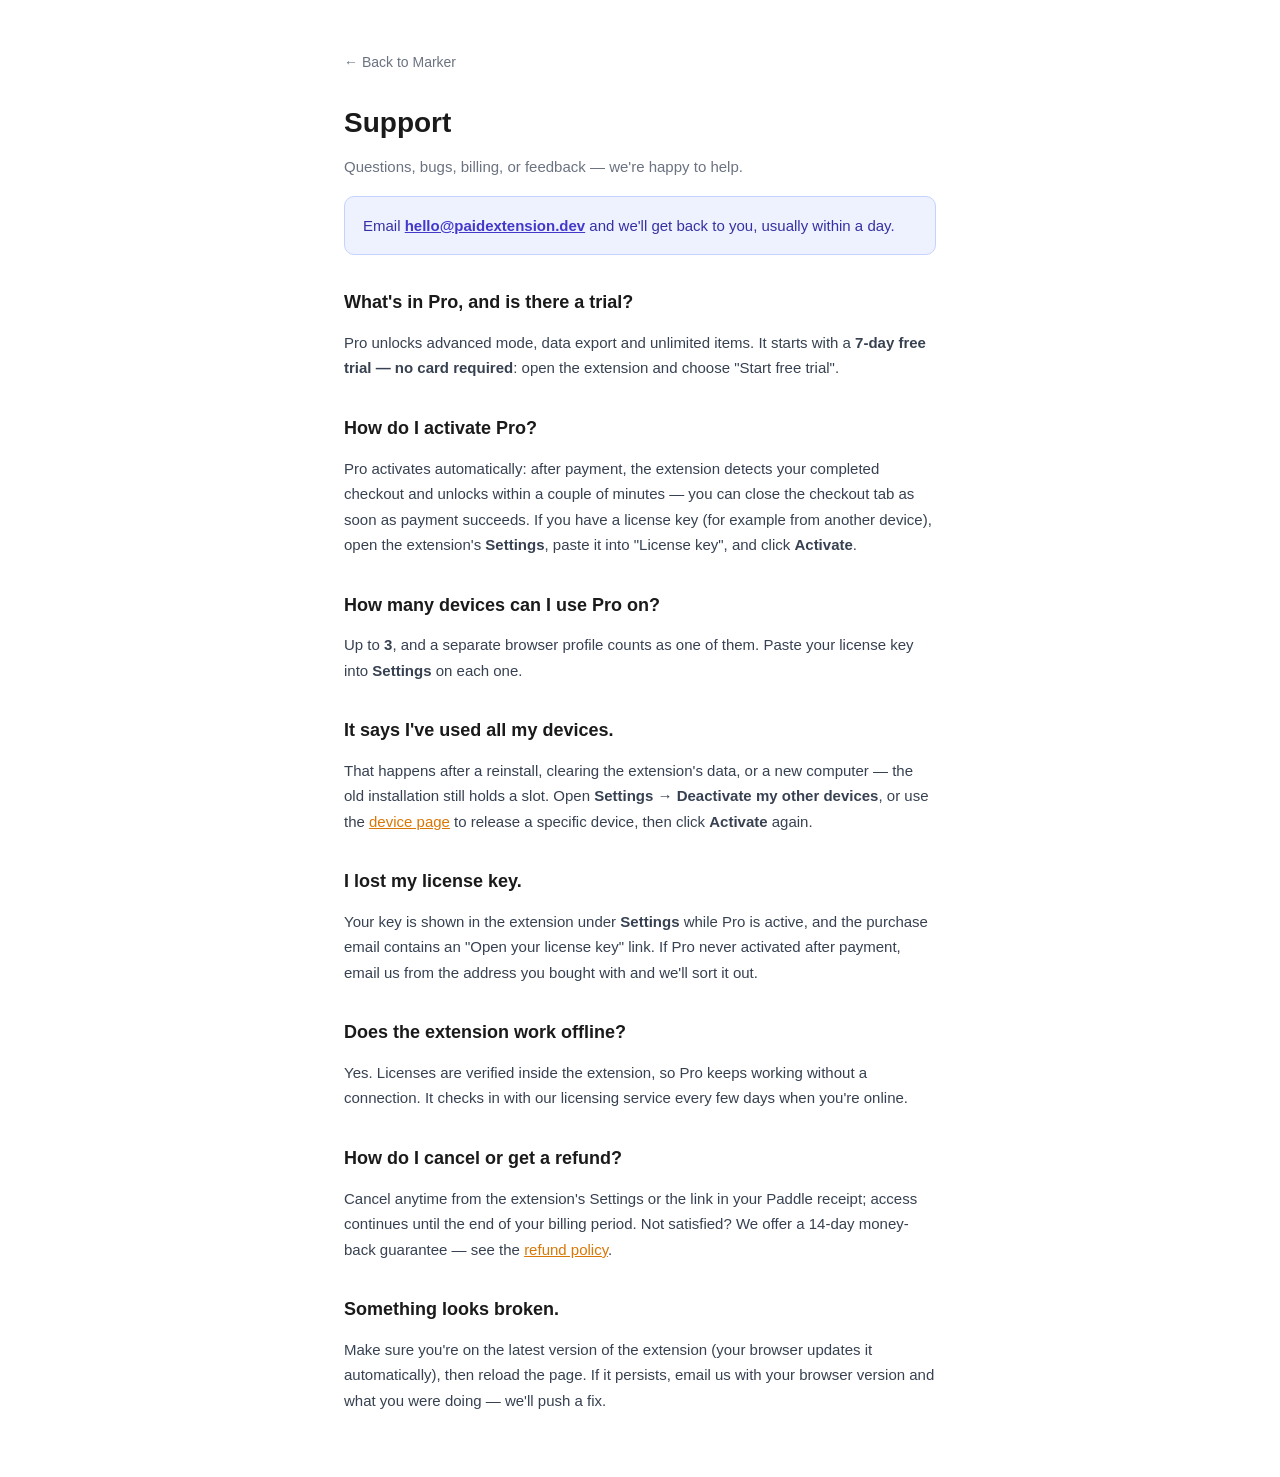
==== site/docs/support.html @ 202d298a "Marker: open-core highlighter demo built with PaidExtension Co-Authored-By: Devin AI <158243242+devi" ====
<!DOCTYPE html>
<html lang="en">
<head>
  <meta charset="utf-8">
  <meta name="viewport" content="width=device-width, initial-scale=1">
  <meta http-equiv="Content-Security-Policy" content="default-src 'none'; script-src 'self'; style-src 'self' 'unsafe-inline'; img-src 'self' data:; base-uri 'none'; form-action 'none'">
  <meta name="referrer" content="strict-origin-when-cross-origin">
  <title>Support — Marker</title>
  <link rel="icon" type="image/png" href="favicon.png">
  <link rel="stylesheet" href="assets/base.css">
  <link rel="stylesheet" href="assets/doc-page.css">
  <script src="assets/theme.js"></script>
  <style>
    .contact-box {
      margin: 16px 0 32px;
      padding: 16px 18px;
      background: light-dark(#eef2ff, #1E2140);
      border: 1px solid light-dark(#c7d2fe, #363B6B);
      border-radius: 10px;
      font-size: 15px;
      color: light-dark(#3730a3, #C7D2FE);
    }
    .contact-box a { color: light-dark(#4338ca, #A5B4FC); font-weight: 600; }
  </style>
</head>
<body>
  <div class="container">
    <a href="/" class="back">&larr; Back to Marker</a>
    <h1>Support</h1>
    <p class="lede">Questions, bugs, billing, or feedback — we're happy to help.</p>

    <div class="contact-box">
      Email <a href="mailto:hello@paidextension.dev">hello@paidextension.dev</a> and we'll get back to you, usually within a day.
    </div>

    <h2>What's in Pro, and is there a trial?</h2>
    <p>Pro unlocks advanced mode, data export and unlimited items. It starts with a <strong>7-day free trial — no card required</strong>: open the extension and choose "Start free trial".</p>

    <h2>How do I activate Pro?</h2>
    <p>Pro activates automatically: after payment, the extension detects your completed checkout and unlocks within a couple of minutes — you can close the checkout tab as soon as payment succeeds. If you have a license key (for example from another device), open the extension's <strong>Settings</strong>, paste it into "License key", and click <strong>Activate</strong>.</p>

    <h2>How many devices can I use Pro on?</h2>
    <p>Up to <strong>3</strong>, and a separate browser profile counts as one of them. Paste your license key into <strong>Settings</strong> on each one.</p>

    <h2>It says I've used all my devices.</h2>
    <p>That happens after a reinstall, clearing the extension's data, or a new computer — the old installation still holds a slot. Open <strong>Settings</strong> &rarr; <strong>Deactivate my other devices</strong>, or use the <a href="devices.html">device page</a> to release a specific device, then click <strong>Activate</strong> again.</p>

    <h2>I lost my license key.</h2>
    <p>Your key is shown in the extension under <strong>Settings</strong> while Pro is active, and the purchase email contains an "Open your license key" link. If Pro never activated after payment, email us from the address you bought with and we'll sort it out.</p>

    <h2>Does the extension work offline?</h2>
    <p>Yes. Licenses are verified inside the extension, so Pro keeps working without a connection. It checks in with our licensing service every few days when you're online.</p>

    <h2>How do I cancel or get a refund?</h2>
    <p>Cancel anytime from the extension's Settings or the link in your Paddle receipt; access continues until the end of your billing period. Not satisfied? We offer a 14-day money-back guarantee — see the <a href="terms.html#refunds">refund policy</a>.</p>

    <h2>Something looks broken.</h2>
    <p>Make sure you're on the latest version of the extension (your browser updates it automatically), then reload the page. If it persists, email us with your browser version and what you were doing — we'll push a fix.</p>
  </div>
</body>
</html>
---- site/docs/assets/base.css ----
/* Shared reset, font stack and brand palette for every page.
   Colors use light-dark(), so every page follows the OS theme; theme.js
   additionally lets the visitor flip it by setting data-theme on <html>.
   Change the accent variables to rebrand the whole site. */
:root {
  color-scheme: light dark;

  --font-sans: -apple-system, BlinkMacSystemFont, 'Segoe UI', Roboto, sans-serif;

  --paper: light-dark(#F7F7FB, #0F1117);    /* page background */
  --ink: light-dark(#151826, #F1F2F7);      /* headings */
  --muted: light-dark(#5B6070, #A7ADBF);    /* body text */
  --accent: light-dark(#4F46E5, #818CF8);
  --accent-d: light-dark(#4338CA, #A5B4FC);
  --kraft: light-dark(#E2E4EE, #262A38);    /* card border */
}

:root[data-theme='light'] { color-scheme: light; }
:root[data-theme='dark'] { color-scheme: dark; }

* { margin: 0; padding: 0; box-sizing: border-box; }

body { font-family: var(--font-sans); }

:where(a, button, summary, [tabindex]):focus-visible {
  outline: 2px solid var(--accent);
  outline-offset: 3px;
  border-radius: 4px;
}
---- site/docs/assets/doc-page.css ----
/* Layout for the plain text pages: privacy, terms, support. */
body {
  color: light-dark(#1a1a1a, #F4EEE4);
  background: light-dark(#ffffff, #16130E);
  line-height: 1.7;
}

.container {
  max-width: 640px;
  margin: 0 auto;
  padding: 48px 24px;
}

h1 { font-size: 28px; font-weight: 700; margin-bottom: 8px; }
h2 { font-size: 18px; font-weight: 600; margin: 32px 0 12px; }
p { font-size: 15px; color: light-dark(#374151, #C3B9AB); margin-bottom: 16px; }
ul { margin: 0 0 16px 24px; }
li { font-size: 15px; color: light-dark(#374151, #C3B9AB); margin-bottom: 4px; }
a { color: light-dark(#d97706, #F5A93C); }

.updated { font-size: 13px; color: light-dark(#9ca3af, #8C8175); margin-bottom: 32px; }
.lede { font-size: 15px; color: light-dark(#6b7280, #A69C8E); margin-bottom: 8px; }

.back { display: inline-block; margin-bottom: 24px; font-size: 14px; color: light-dark(#6b7280, #A69C8E); text-decoration: none; }
.back:hover { color: light-dark(#1a1a1a, #F4EEE4); }
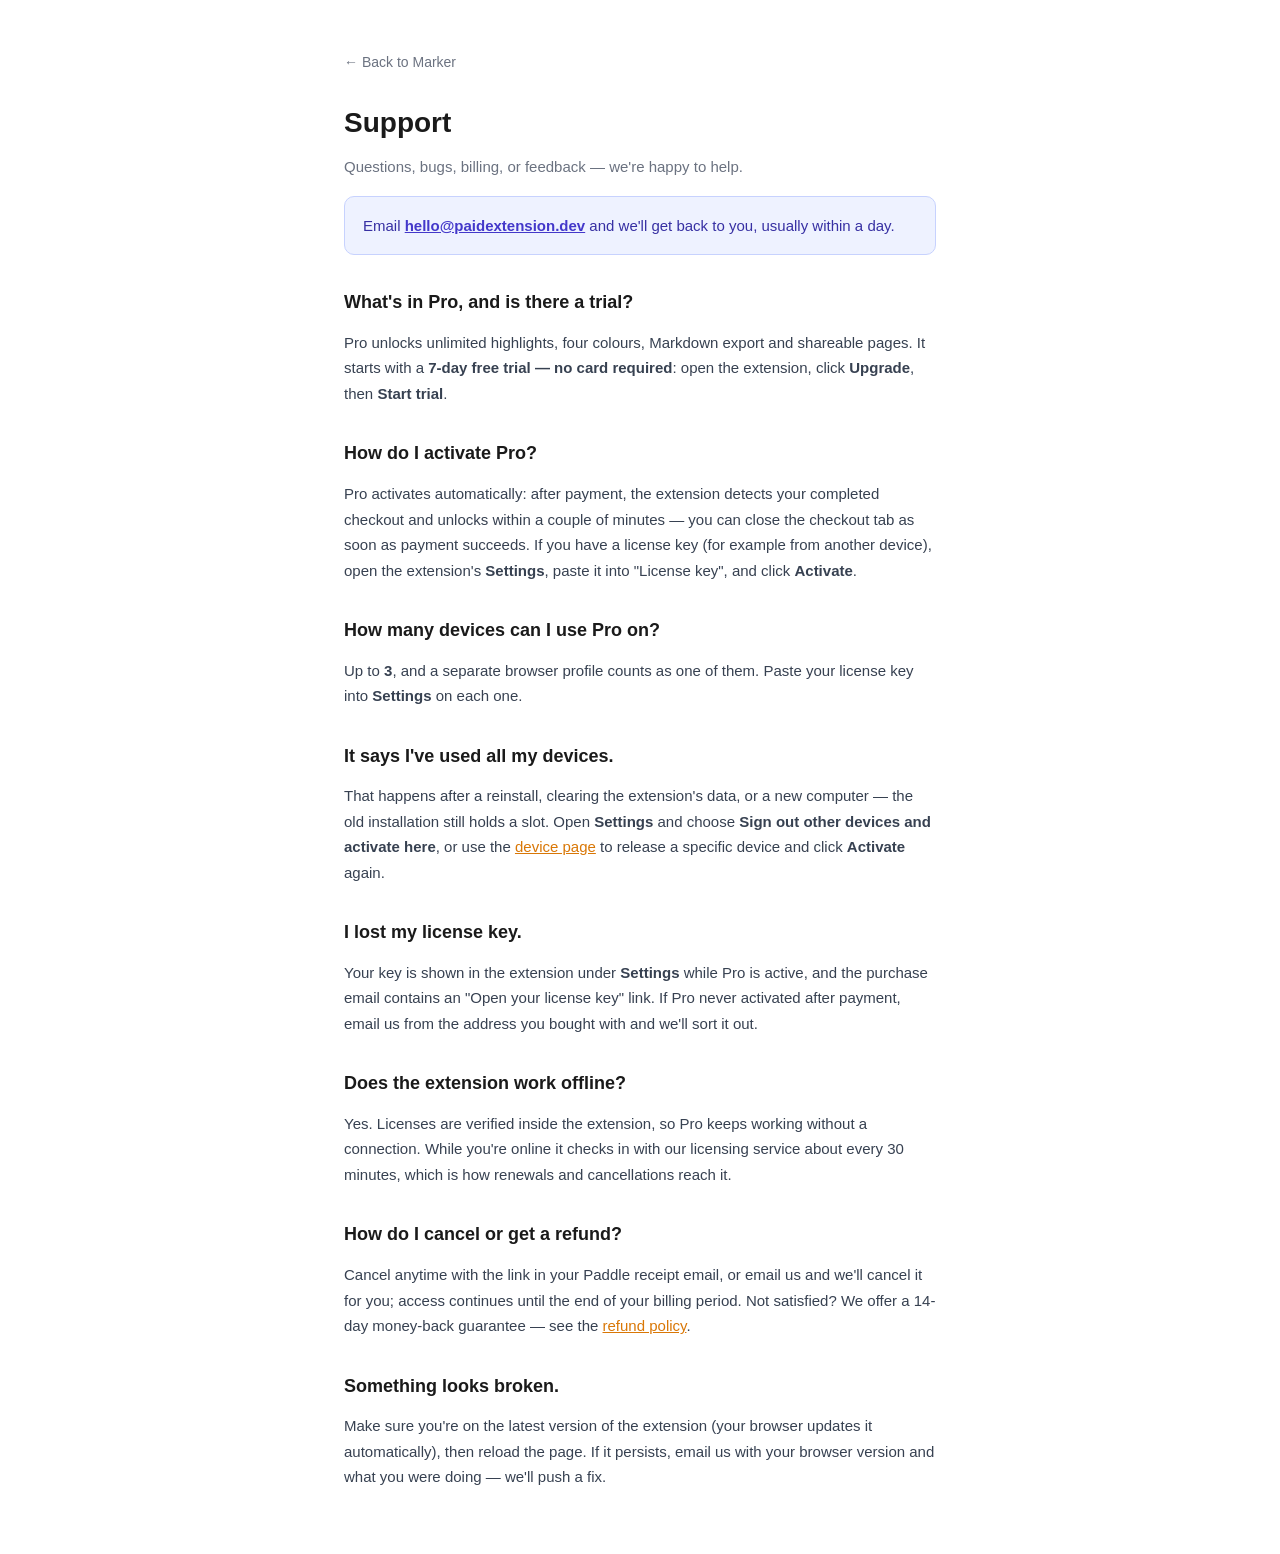
==== commit c1376911: "feat: Marker 0.2.0 on PaidExtension kit-v1.1.0 - ship marker-0.2.0.zip, built on kit-v1.1.0 - privac" ====
--- a/site/docs/support.html
+++ b/site/docs/support.html
@@ -34,7 +34,7 @@
     </div>
 
     <h2>What's in Pro, and is there a trial?</h2>
-    <p>Pro unlocks advanced mode, data export and unlimited items. It starts with a <strong>7-day free trial — no card required</strong>: open the extension and choose "Start free trial".</p>
+    <p>Pro unlocks unlimited highlights, four colours, Markdown export and shareable pages. It starts with a <strong>7-day free trial — no card required</strong>: open the extension, click <strong>Upgrade</strong>, then <strong>Start trial</strong>.</p>
 
     <h2>How do I activate Pro?</h2>
     <p>Pro activates automatically: after payment, the extension detects your completed checkout and unlocks within a couple of minutes — you can close the checkout tab as soon as payment succeeds. If you have a license key (for example from another device), open the extension's <strong>Settings</strong>, paste it into "License key", and click <strong>Activate</strong>.</p>
@@ -43,16 +43,16 @@
     <p>Up to <strong>3</strong>, and a separate browser profile counts as one of them. Paste your license key into <strong>Settings</strong> on each one.</p>
 
     <h2>It says I've used all my devices.</h2>
-    <p>That happens after a reinstall, clearing the extension's data, or a new computer — the old installation still holds a slot. Open <strong>Settings</strong> &rarr; <strong>Deactivate my other devices</strong>, or use the <a href="devices.html">device page</a> to release a specific device, then click <strong>Activate</strong> again.</p>
+    <p>That happens after a reinstall, clearing the extension's data, or a new computer — the old installation still holds a slot. Open <strong>Settings</strong> and choose <strong>Sign out other devices and activate here</strong>, or use the <a href="devices.html">device page</a> to release a specific device and click <strong>Activate</strong> again.</p>
 
     <h2>I lost my license key.</h2>
     <p>Your key is shown in the extension under <strong>Settings</strong> while Pro is active, and the purchase email contains an "Open your license key" link. If Pro never activated after payment, email us from the address you bought with and we'll sort it out.</p>
 
     <h2>Does the extension work offline?</h2>
-    <p>Yes. Licenses are verified inside the extension, so Pro keeps working without a connection. It checks in with our licensing service every few days when you're online.</p>
+    <p>Yes. Licenses are verified inside the extension, so Pro keeps working without a connection. While you're online it checks in with our licensing service about every 30 minutes, which is how renewals and cancellations reach it.</p>
 
     <h2>How do I cancel or get a refund?</h2>
-    <p>Cancel anytime from the extension's Settings or the link in your Paddle receipt; access continues until the end of your billing period. Not satisfied? We offer a 14-day money-back guarantee — see the <a href="terms.html#refunds">refund policy</a>.</p>
+    <p>Cancel anytime with the link in your Paddle receipt email, or email us and we'll cancel it for you; access continues until the end of your billing period. Not satisfied? We offer a 14-day money-back guarantee — see the <a href="terms.html#refunds">refund policy</a>.</p>
 
     <h2>Something looks broken.</h2>
     <p>Make sure you're on the latest version of the extension (your browser updates it automatically), then reload the page. If it persists, email us with your browser version and what you were doing — we'll push a fix.</p>
